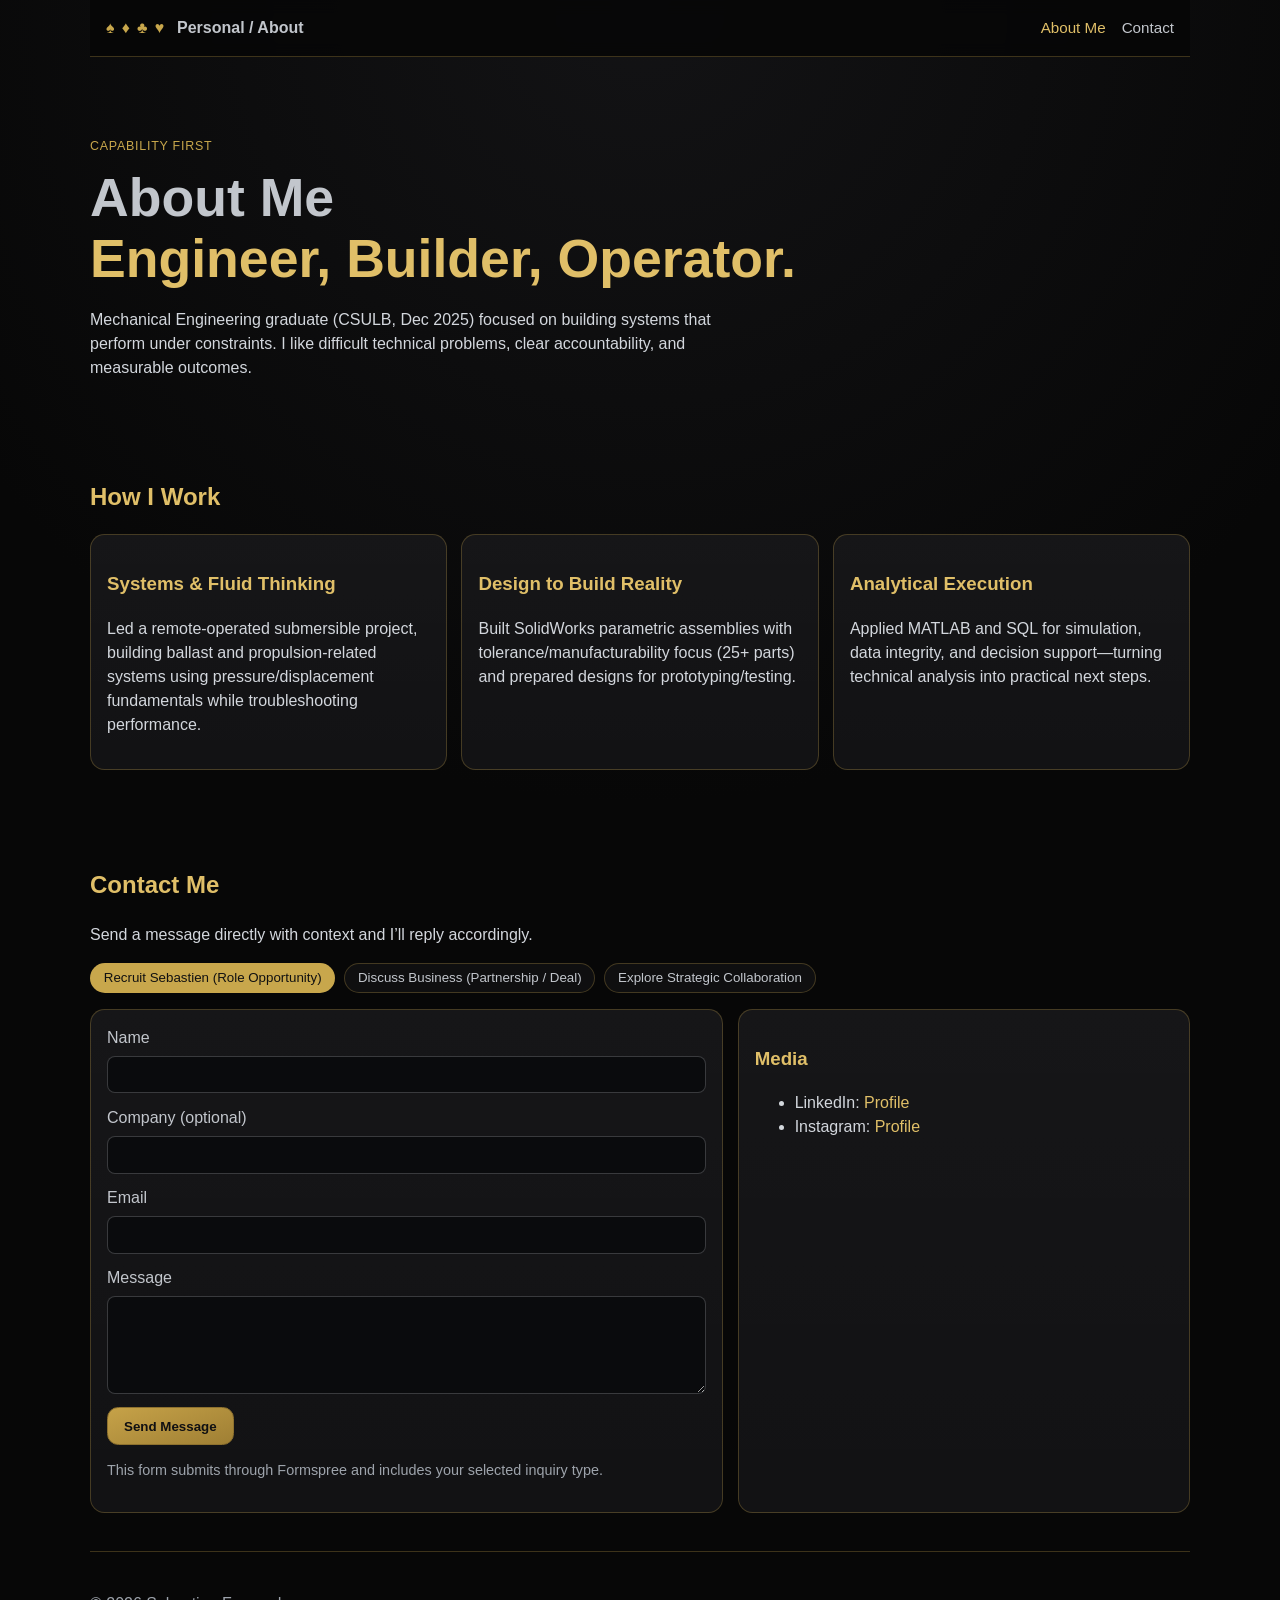
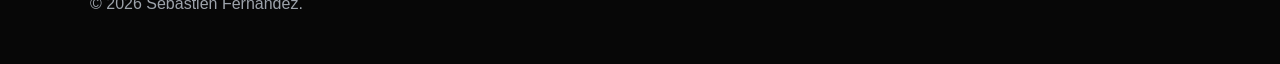
==== about.html @ 22a4d9b3 "minimized bloat" ====
<!doctype html>
<html lang="en">
  <head>
    <meta charset="UTF-8" />
    <meta name="viewport" content="width=device-width, initial-scale=1.0" />
    <title>About Me | Sebastien Fernandez</title>
    <meta
      name="description"
      content="About Sebastien Fernandez: systems-focused engineering builder focused on measurable results and execution."
    />
    <link rel="stylesheet" href="styles.css" />
  </head>
  <body>
    <header class="topbar container">
      <div class="brand">
        <span class="suit">♠</span>
        <span class="suit">♦</span>
        <span class="suit">♣</span>
        <span class="suit">♥</span>
        <span class="brand-text">Personal / About</span>
      </div>
      <nav>
        <a class="active" href="about.html">About Me</a>
        <a href="#contact">Contact</a>
      </nav>
    </header>

    <main>
      <section class="hero container">
        <p class="eyebrow">Capability First</p>
        <h1>
          About Me<br />
          <span>Engineer, Builder, Operator.</span>
        </h1>
        <p class="lead">
          Mechanical Engineering graduate (CSULB, Dec 2025) focused on building systems that
          perform under constraints. I like difficult technical problems, clear accountability,
          and measurable outcomes.
        </p>
      </section>

      <section class="container section" id="about">
        <h2>How I Work</h2>
        <div class="grid three">
          <article class="card">
            <h3>Systems & Fluid Thinking</h3>
            <p>
              Led a remote-operated submersible project, building ballast and propulsion-related
              systems using pressure/displacement fundamentals while troubleshooting performance.
            </p>
          </article>
          <article class="card">
            <h3>Design to Build Reality</h3>
            <p>
              Built SolidWorks parametric assemblies with tolerance/manufacturability focus
              (25+ parts) and prepared designs for prototyping/testing.
            </p>
          </article>
          <article class="card">
            <h3>Analytical Execution</h3>
            <p>
              Applied MATLAB and SQL for simulation, data integrity, and decision support—turning
              technical analysis into practical next steps.
            </p>
          </article>
        </div>
      </section>

      <section class="container section" id="contact">
        <h2>Contact Me</h2>
        <p class="section-intro">Send a message directly with context and I’ll reply accordingly.</p>

        <div class="intent-row" aria-label="Inquiry Type">
          <button class="intent active" type="button" data-intent="Recruitment Opportunity">
            Recruit Sebastien (Role Opportunity)
          </button>
          <button class="intent" type="button" data-intent="Business Discussion">
            Discuss Business (Partnership / Deal)
          </button>
          <button class="intent" type="button" data-intent="Strategic Collaboration">
            Explore Strategic Collaboration
          </button>
        </div>

        <div class="contact-grid">
          <form
            id="contact-form"
            class="card"
            action="https://formspree.io/f/xrerbwqq"
            method="POST"
          >
            <input id="intent-input" name="intent" type="hidden" value="Recruitment Opportunity" />
            <input id="contact-start" name="contact_start" type="hidden" value="" />
            <input type="hidden" name="_subject" value="New website inquiry" />
            <label class="hp-field" aria-hidden="true">
              Leave this field empty
              <input name="website" type="text" tabindex="-1" autocomplete="off" />
            </label>
            <label>
              Name
              <input name="name" type="text" required />
            </label>
            <label>
              Company (optional)
              <input name="company" type="text" />
            </label>
            <label>
              Email
              <input name="email" type="email" required />
            </label>
            <label>
              Message
              <textarea name="message" rows="5" required></textarea>
            </label>
            <button class="btn btn-primary" type="submit">Send Message</button>
            <p class="form-note">
              This form submits through Formspree and includes your selected inquiry type.
            </p>
          </form>

          <aside class="card">
            <h3>Media</h3>
            <ul>
              <li>
                LinkedIn:
                <a href="https://www.linkedin.com/in/sebastien-fernandez-aa4743291/" target="_blank" rel="noreferrer"
                  >Profile</a
                >
              </li>
              <li>
                Instagram:
                <a href="https://www.instagram.com/rainbowflushgroup/?hl=en" target="_blank" rel="noreferrer"
                  >Profile</a
                >
              </li>
            </ul>
          </aside>
        </div>
      </section>
    </main>

    <footer class="container footer">
      <p>© <span id="year"></span> Sebastien Fernandez.</p>
    </footer>

    <script src="script.js"></script>
  </body>
</html>
---- styles.css ----
:root {
  --bg: #070707;
  --bg-soft: #0f0f10;
  --card: #121214;
  --gold: #c8a74c;
  --gold-strong: #e0bf68;
  --silver: #c2c6cc;
  --text: #d3d7dd;
  --muted: #9da3ab;
  --line: rgba(200, 167, 76, 0.28);
  --max: 1100px;
}

* {
  box-sizing: border-box;
}

html,
body {
  margin: 0;
  padding: 0;
  background: radial-gradient(circle at top, #131315 0%, var(--bg) 45%);
  color: var(--text);
  font-family: Inter, Segoe UI, Roboto, Helvetica, Arial, sans-serif;
  line-height: 1.5;
}

a {
  color: var(--gold-strong);
  text-decoration: none;
}

a:hover {
  text-decoration: underline;
}

.container {
  width: min(var(--max), calc(100% - 2rem));
  margin: 0 auto;
}

.topbar {
  display: flex;
  justify-content: space-between;
  align-items: center;
  gap: 1rem;
  padding: 1rem 1rem;
  border-bottom: 1px solid var(--line);
  position: sticky;
  top: 0;
  backdrop-filter: blur(8px);
  background: rgba(7, 7, 7, 0.85);
  z-index: 20;
}

.brand {
  display: flex;
  align-items: center;
  gap: 0.45rem;
  font-weight: 600;
}

.brand-text {
  color: var(--silver);
  margin-left: 0.35rem;
}

.suit {
  color: var(--gold);
}

nav {
  display: flex;
  gap: 1rem;
  flex-wrap: wrap;
}

nav a {
  color: var(--silver);
  font-size: 0.95rem;
}

nav a.active {
  color: var(--gold-strong);
}

.hero {
  padding: 4.2rem 0 2.5rem;
}

.product-hero {
  display: grid;
  place-items: center;
  min-height: calc(100vh - 210px);
  padding-top: 3rem;
}

.product-card {
  width: min(460px, 100%);
  text-align: center;
  background: linear-gradient(180deg, rgba(255, 255, 255, 0.025), transparent), var(--card);
  border: 1px solid var(--line);
  border-radius: 1rem;
  padding: 1.2rem;
  box-shadow: 0 10px 35px rgba(0, 0, 0, 0.3);
}

.product-image {
  width: 100%;
  aspect-ratio: 4 / 5;
  object-fit: cover;
  border-radius: 0.8rem;
  border: 1px solid rgba(194, 198, 204, 0.24);
}

.product-name {
  margin-top: 0.35rem;
  font-size: clamp(1.6rem, 3.6vw, 2.3rem);
}

.product-name a {
  color: var(--gold-strong);
}

.product-summary {
  margin: 0.65rem auto 0;
  max-width: 52ch;
  color: var(--text);
}

.eyebrow {
  color: var(--gold);
  letter-spacing: 0.06em;
  text-transform: uppercase;
  font-size: 0.78rem;
  margin-bottom: 0.7rem;
}

h1 {
  margin: 0;
  font-size: clamp(2rem, 4.5vw, 3.35rem);
  line-height: 1.15;
  color: var(--silver);
}

h1 span,
h2,
h3 {
  color: var(--gold-strong);
}

.lead {
  max-width: 75ch;
  color: var(--text);
  margin: 1.15rem 0 0;
}

.cta-row {
  display: flex;
  gap: 0.75rem;
  margin-top: 1.5rem;
  flex-wrap: wrap;
}

.btn {
  border-radius: 0.7rem;
  padding: 0.68rem 1rem;
  border: 1px solid var(--line);
  font-weight: 600;
  text-decoration: none;
  display: inline-block;
}

.btn:hover {
  text-decoration: none;
  transform: translateY(-1px);
}

.btn-primary {
  background: linear-gradient(160deg, #c6a248 0%, #9f7f34 100%);
  color: #101012;
  border-color: #8e712e;
}

.btn-secondary {
  color: var(--silver);
  background: transparent;
}

.section {
  padding: 2.4rem 0;
}

.section-intro {
  margin-top: 0.3rem;
  color: var(--text);
  max-width: 80ch;
}

.grid {
  display: grid;
  gap: 0.9rem;
}

.grid.three {
  grid-template-columns: repeat(3, minmax(0, 1fr));
}

.card {
  background: linear-gradient(180deg, rgba(255, 255, 255, 0.015), transparent), var(--card);
  border: 1px solid var(--line);
  border-radius: 0.9rem;
  padding: 1rem;
}

.timeline {
  display: grid;
  grid-template-columns: repeat(3, minmax(0, 1fr));
  gap: 0.8rem;
}

.step {
  border-left: 3px solid var(--gold);
  padding: 0.15rem 0.75rem;
  background: var(--bg-soft);
  border-radius: 0.45rem;
}

.step span {
  color: var(--gold);
  font-weight: 700;
}

.suit-tabs {
  display: flex;
  gap: 0.55rem;
  flex-wrap: wrap;
  margin-top: 1rem;
}

.tab {
  background: #0f0f10;
  border: 1px solid var(--line);
  color: var(--silver);
  border-radius: 999px;
  padding: 0.4rem 0.75rem;
  cursor: pointer;
}

.tab.active,
.tab:hover {
  color: #111;
  background: var(--gold);
}

.panel-wrap {
  margin-top: 0.9rem;
}

.panel {
  background: #0f0f11;
  border: 1px solid var(--line);
  border-radius: 0.9rem;
  padding: 1rem;
}

.contact-grid {
  display: grid;
  grid-template-columns: 1.4fr 1fr;
  gap: 0.9rem;
}

.intent-row {
  display: flex;
  gap: 0.55rem;
  flex-wrap: wrap;
  margin: 0.85rem 0 1rem;
}

.intent {
  background: #0f0f10;
  border: 1px solid var(--line);
  color: var(--silver);
  border-radius: 999px;
  padding: 0.42rem 0.8rem;
  cursor: pointer;
}

.intent.active,
.intent:hover {
  color: #111;
  background: var(--gold);
}

label {
  display: grid;
  gap: 0.35rem;
  margin-bottom: 0.8rem;
  color: var(--silver);
}

input,
textarea {
  background: #0a0b0d;
  border: 1px solid rgba(194, 198, 204, 0.25);
  color: var(--text);
  border-radius: 0.5rem;
  padding: 0.65rem 0.7rem;
}

input:focus,
textarea:focus {
  outline: 2px solid rgba(200, 167, 76, 0.45);
  border-color: var(--gold);
}

.form-note,
.muted {
  color: var(--muted);
  font-size: 0.9rem;
}

.hp-field {
  position: absolute;
  left: -9999px;
  width: 1px;
  height: 1px;
  overflow: hidden;
}

.footer {
  padding: 1.5rem 0 2rem;
  border-top: 1px solid var(--line);
  color: var(--muted);
}

@media (max-width: 900px) {
  .grid.three,
  .timeline,
  .contact-grid {
    grid-template-columns: 1fr;
  }

  .topbar {
    flex-direction: column;
    align-items: flex-start;
  }

  .hero {
    padding-top: 2.5rem;
  }

  .product-hero {
    min-height: auto;
  }
}
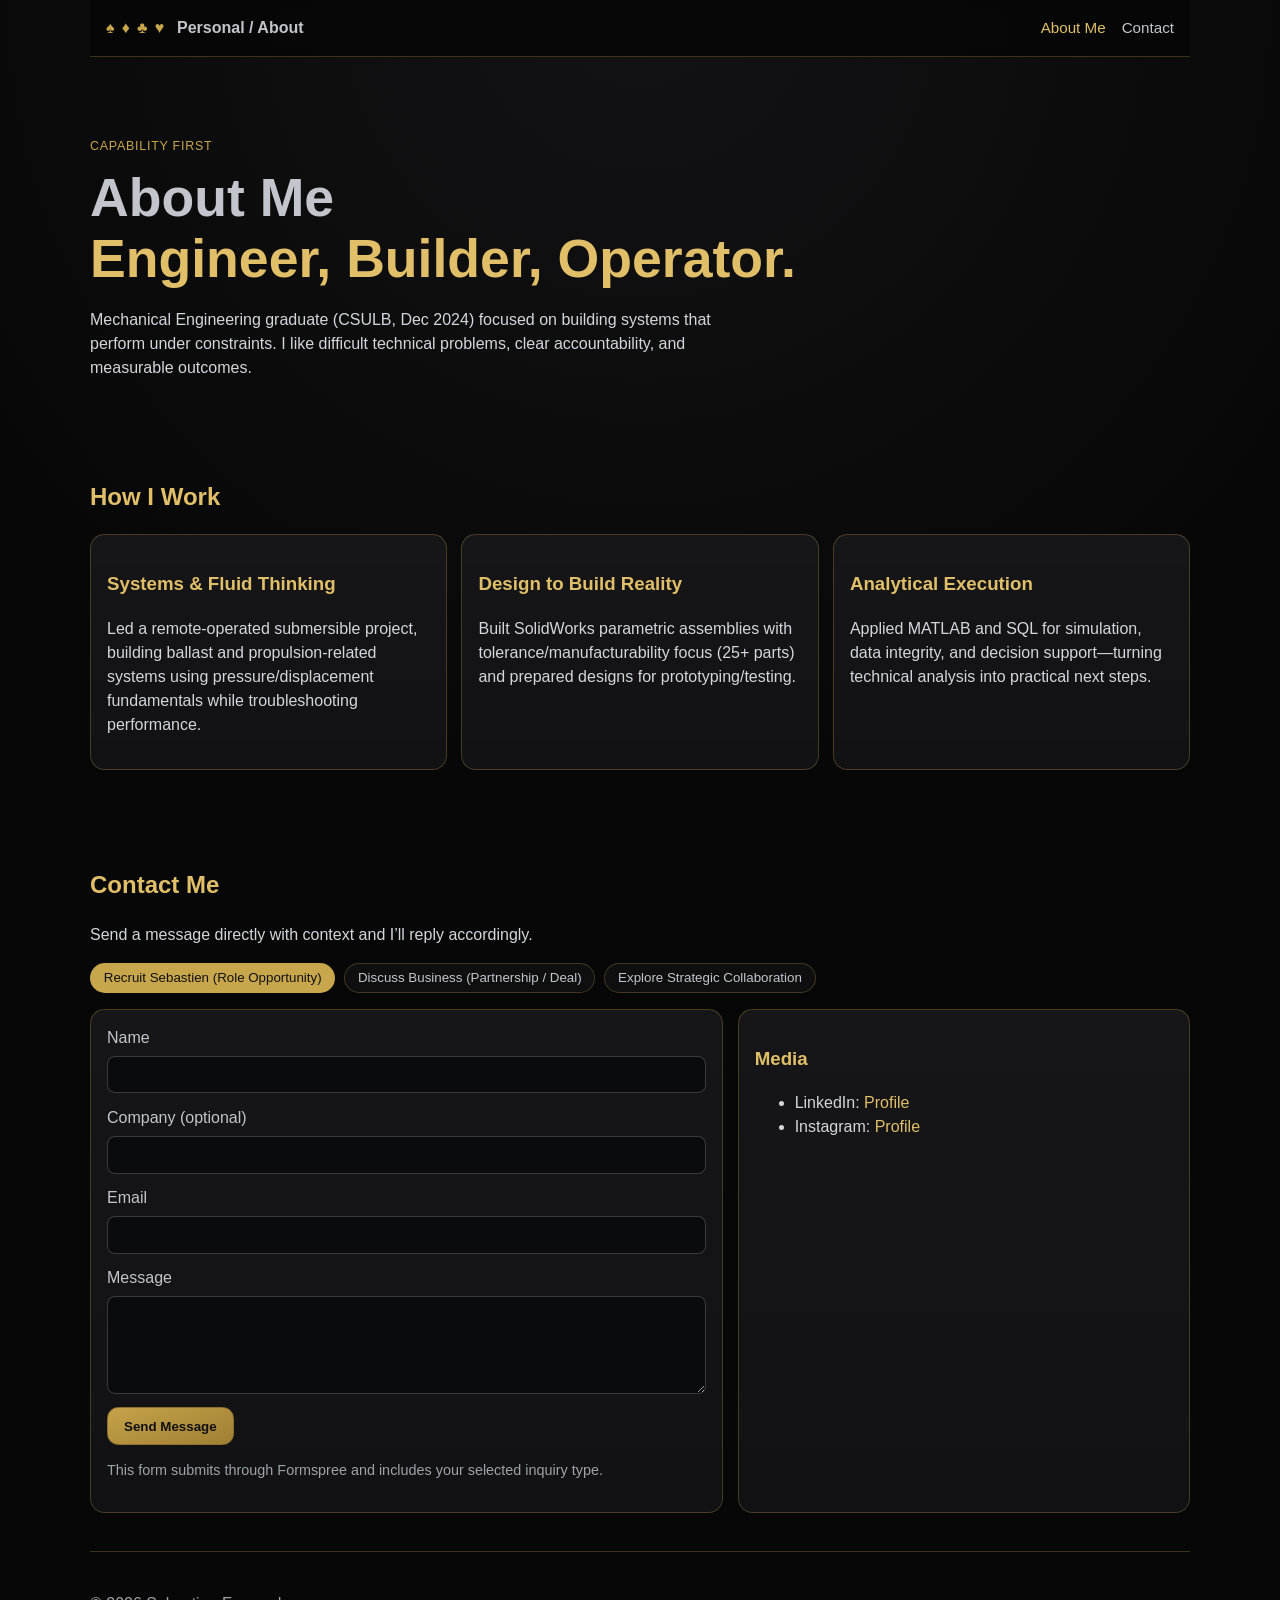
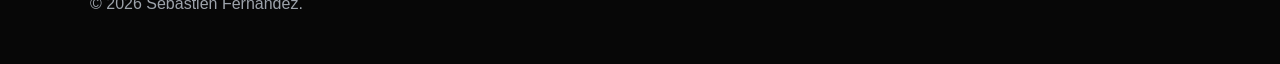
==== commit a2da7a16: "Update information" ====
--- a/about.html
+++ b/about.html
@@ -33,7 +33,7 @@
           <span>Engineer, Builder, Operator.</span>
         </h1>
         <p class="lead">
-          Mechanical Engineering graduate (CSULB, Dec 2025) focused on building systems that
+          Mechanical Engineering graduate (CSULB, Dec 2024) focused on building systems that
           perform under constraints. I like difficult technical problems, clear accountability,
           and measurable outcomes.
         </p>
@@ -145,4 +145,4 @@
 
     <script src="script.js"></script>
   </body>
-</html>+</html>
--- a/styles.css
+++ b/styles.css
@@ -353,4 +353,17 @@
   .product-hero {
     min-height: auto;
   }
+}
+
+@media (max-width: 600px) {
+  .product-card {
+    width: min(380px, 100%);
+    padding: 1rem;
+  }
+
+  .product-image {
+    width: 86%;
+    margin: 0 auto;
+    display: block;
+  }
 }
